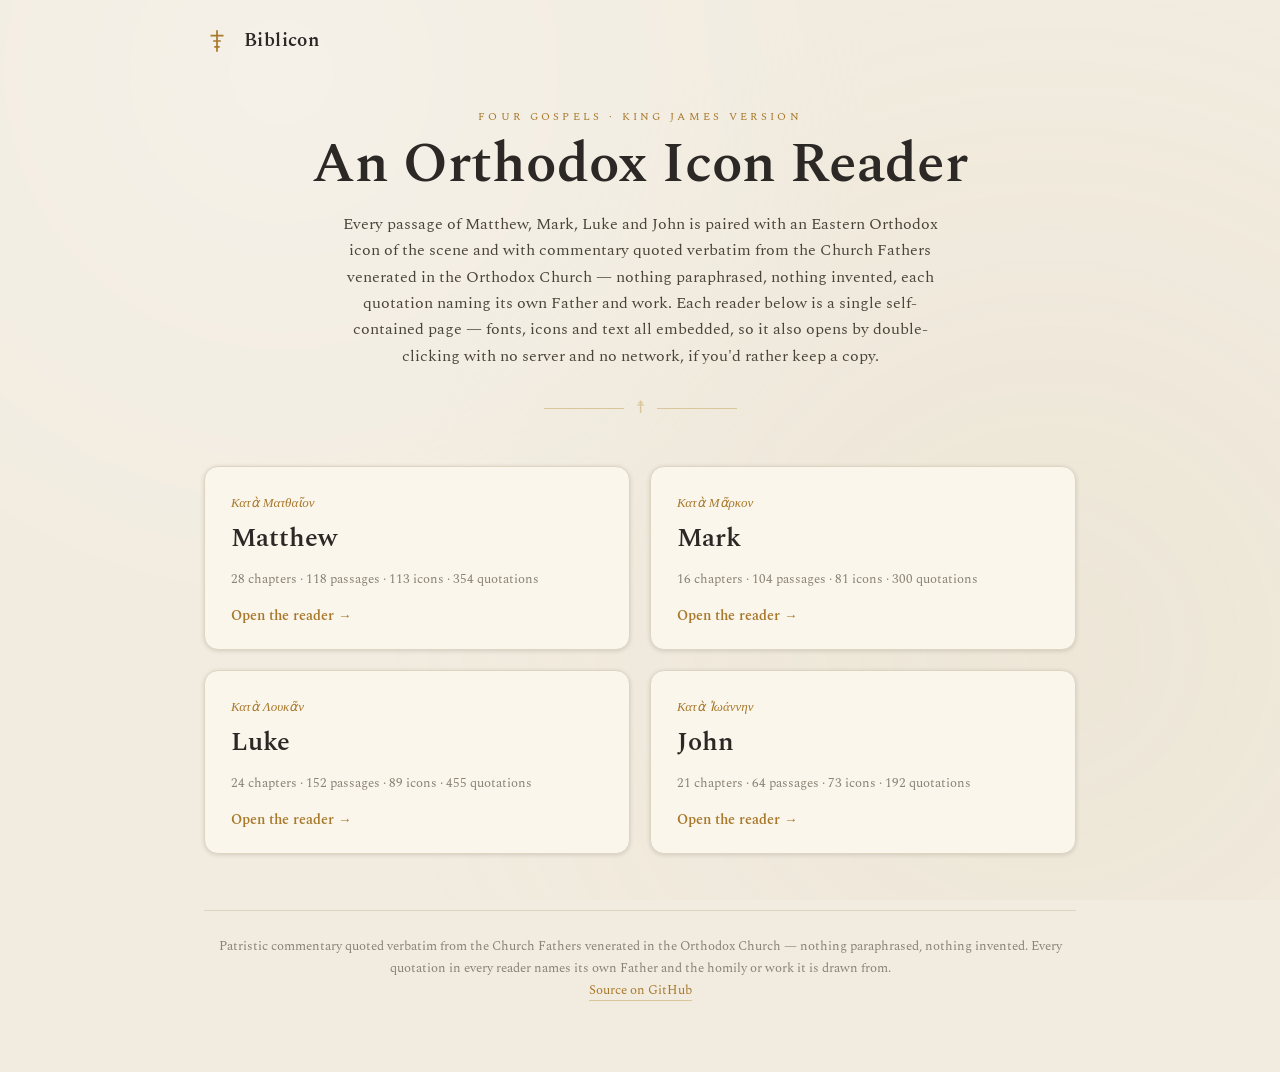
==== index.html @ 5beb06a4 "Add Google Analytics 4 and give the four readers clean, extensionless URLs GA4 (Measurement ID G-PHX" ====
<!DOCTYPE html>
<html lang="en">
<head>
<script async src="https://www.googletagmanager.com/gtag/js?id=G-PHXD9JJ7JR"></script>
<script>
window.dataLayer=window.dataLayer||[];
function gtag(){dataLayer.push(arguments);}
gtag('js',new Date());
gtag('config','G-PHXD9JJ7JR');
</script>
<meta charset="utf-8">
<meta name="viewport" content="width=device-width, initial-scale=1">
<link rel="icon" href="data:image/svg+xml,%3Csvg xmlns='http://www.w3.org/2000/svg' viewBox='0 0 32 32'%3E%3Crect width='32' height='32' fill='%23f2ece0'/%3E%3Cpath d='M16 4v24M9 10h14M11 16h10M12 22h8' stroke='%23a8792c' stroke-width='2.4' fill='none'/%3E%3C/svg%3E">
<title>Biblicon — Orthodox Icon Readers of the Four Gospels</title>
<meta name="description" content="The Gospels of Matthew, Mark, Luke and John, KJV, each passage paired with an Eastern Orthodox icon and with commentary quoted verbatim from the Church Fathers venerated in the Orthodox Church.">
<link rel="canonical" href="https://biblicon.ca/">
<meta name="robots" content="index, follow">
<meta name="author" content="Biblicon">
<meta name="theme-color" content="#a8792c">
<meta name="keywords" content="Orthodox icons, Bible study, Gospel of Matthew, Gospel of Mark, Gospel of Luke, Gospel of John, King James Version, Church Fathers, patristic commentary, Eastern Orthodox, icon reader">
<meta property="og:type" content="website">
<meta property="og:url" content="https://biblicon.ca/">
<meta property="og:site_name" content="Biblicon">
<meta property="og:title" content="Biblicon — Orthodox Icon Readers of the Four Gospels">
<meta property="og:description" content="Every passage of Matthew, Mark, Luke and John paired with an Eastern Orthodox icon and with commentary quoted verbatim from the Church Fathers.">
<meta property="og:locale" content="en">
<meta name="twitter:card" content="summary">
<meta name="twitter:title" content="Biblicon — Orthodox Icon Readers of the Four Gospels">
<meta name="twitter:description" content="Every passage of Matthew, Mark, Luke and John paired with an Eastern Orthodox icon and with commentary quoted verbatim from the Church Fathers.">
<style>
@font-face{font-family:'Spectral';font-style:italic;font-weight:400;font-display:swap;src:url([data-uri]) format('woff2');unicode-range:U+0100-02BA, U+02BD-02C5, U+02C7-02CC, U+02CE-02D7, U+02DD-02FF, U+0304, U+0308, U+0329, U+1D00-1DBF, U+1E00-1E9F, U+1EF2-1EFF, U+2020, U+20A0-20AB, U+20AD-20C0, U+2113, U+2C60-2C7F, U+A720-A7FF;}
@font-face{font-family:'Spectral';font-style:italic;font-weight:400;font-display:swap;src:url([data-uri]) format('woff2');unicode-range:U+0000-00FF, U+0131, U+0152-0153, U+02BB-02BC, U+02C6, U+02DA, U+02DC, U+0304, U+0308, U+0329, U+2000-206F, U+20AC, U+2122, U+2191, U+2193, U+2212, U+2215, U+FEFF, U+FFFD;}
@font-face{font-family:'Spectral';font-style:normal;font-weight:400;font-display:swap;src:url([data-uri]) format('woff2');unicode-range:U+0100-02BA, U+02BD-02C5, U+02C7-02CC, U+02CE-02D7, U+02DD-02FF, U+0304, U+0308, U+0329, U+1D00-1DBF, U+1E00-1E9F, U+1EF2-1EFF, U+2020, U+20A0-20AB, U+20AD-20C0, U+2113, U+2C60-2C7F, U+A720-A7FF;}
@font-face{font-family:'Spectral';font-style:normal;font-weight:400;font-display:swap;src:url([data-uri]) format('woff2');unicode-range:U+0000-00FF, U+0131, U+0152-0153, U+02BB-02BC, U+02C6, U+02DA, U+02DC, U+0304, U+0308, U+0329, U+2000-206F, U+20AC, U+2122, U+2191, U+2193, U+2212, U+2215, U+FEFF, U+FFFD;}
@font-face{font-family:'Spectral';font-style:normal;font-weight:500;font-display:swap;src:url([data-uri]) format('woff2');unicode-range:U+0100-02BA, U+02BD-02C5, U+02C7-02CC, U+02CE-02D7, U+02DD-02FF, U+0304, U+0308, U+0329, U+1D00-1DBF, U+1E00-1E9F, U+1EF2-1EFF, U+2020, U+20A0-20AB, U+20AD-20C0, U+2113, U+2C60-2C7F, U+A720-A7FF;}
@font-face{font-family:'Spectral';font-style:normal;font-weight:500;font-display:swap;src:url([data-uri]) format('woff2');unicode-range:U+0000-00FF, U+0131, U+0152-0153, U+02BB-02BC, U+02C6, U+02DA, U+02DC, U+0304, U+0308, U+0329, U+2000-206F, U+20AC, U+2122, U+2191, U+2193, U+2212, U+2215, U+FEFF, U+FFFD;}
@font-face{font-family:'Spectral';font-style:normal;font-weight:600;font-display:swap;src:url([data-uri]) format('woff2');unicode-range:U+0100-02BA, U+02BD-02C5, U+02C7-02CC, U+02CE-02D7, U+02DD-02FF, U+0304, U+0308, U+0329, U+1D00-1DBF, U+1E00-1E9F, U+1EF2-1EFF, U+2020, U+20A0-20AB, U+20AD-20C0, U+2113, U+2C60-2C7F, U+A720-A7FF;}
@font-face{font-family:'Spectral';font-style:normal;font-weight:600;font-display:swap;src:url([data-uri]) format('woff2');unicode-range:U+0000-00FF, U+0131, U+0152-0153, U+02BB-02BC, U+02C6, U+02DA, U+02DC, U+0304, U+0308, U+0329, U+2000-206F, U+20AC, U+2122, U+2191, U+2193, U+2212, U+2215, U+FEFF, U+FFFD;}
*,*::before,*::after{box-sizing:border-box;margin:0;padding:0}
:root{
  --paper:#f2ece0; --paper2:#faf6ec; --panel:#efe9dc; --ink:#2b2825; --ink2:#4a4438;
  --muted:#8a8273; --faint:#a89f8c; --gold:#a8792c; --gold2:#c9a349;
  --gold-l:#d9c69a; --rule:#ded5c1; --shadow:rgba(43,40,37,.16);
}
html{scroll-behavior:smooth}
body{background:var(--paper);color:var(--ink);
  font-family:'Spectral',Georgia,'Times New Roman',serif;font-size:17px;line-height:1.6;
  -webkit-font-smoothing:antialiased;min-height:100vh}
body::before{content:'';position:fixed;inset:0;pointer-events:none;z-index:0;opacity:.5;
  background:radial-gradient(circle at 22% 8%,rgba(255,255,255,.55),transparent 45%),
             radial-gradient(circle at 82% 72%,rgba(190,168,120,.16),transparent 55%)}
.wrap{position:relative;z-index:1;max-width:920px;margin:0 auto;padding:0 24px 70px}
a{color:inherit;text-decoration:none}

header{display:flex;align-items:center;gap:14px;padding:26px 0 18px}
header .mark{width:26px;height:26px;flex:0 0 auto}
header h1{font-size:19px;font-weight:600;letter-spacing:.02em}

.mast{text-align:center;margin:34px 0 10px}
.mast .kicker{font-size:11px;letter-spacing:.3em;text-transform:uppercase;color:var(--gold)}
.mast h2{font-size:clamp(38px,6vw,56px);font-weight:600;line-height:1.05;margin:10px 0 16px}
.mast p{font-size:16px;color:var(--ink2);max-width:620px;margin:0 auto;line-height:1.65}
.orn{display:flex;align-items:center;justify-content:center;gap:12px;margin:26px 0 44px;color:var(--gold-l)}
.orn span{height:1px;width:80px;background:currentColor}

.grid{display:grid;grid-template-columns:repeat(2,1fr);gap:20px}
@media (max-width:640px){.grid{grid-template-columns:1fr}}
.card{display:block;background:var(--paper2);border:1px solid var(--rule);border-radius:14px;
  padding:26px 26px 22px;box-shadow:0 1px 4px var(--shadow);transition:transform .15s,box-shadow .15s,border-color .15s}
.card:hover{transform:translateY(-2px);box-shadow:0 6px 18px var(--shadow);border-color:var(--gold-l)}
.cardkick{font-size:13px;color:var(--gold);font-style:italic}
.card h3{font-size:26px;font-weight:600;margin:4px 0 10px}
.cardstats{font-size:12.5px;color:var(--muted);margin-bottom:16px}
.cardgo{font-size:13.5px;font-weight:600;color:var(--gold)}

footer{margin-top:56px;padding-top:24px;border-top:1px solid var(--rule);font-size:13px;
  color:var(--muted);line-height:1.7;text-align:center}
footer a{color:var(--gold);border-bottom:1px solid var(--gold-l)}
</style>
</head>
<body>
<div class="wrap">
<header>
  <svg class="mark" viewBox="0 0 24 24" fill="none" stroke="#a8792c" stroke-width="1.6" aria-hidden="true">
    <path d="M12 2v20M6 7h12M8.5 12h7M9.5 17.5h5"/></svg>
  <h1>Biblicon</h1>
</header>

<div class="mast">
  <div class="kicker">Four Gospels · King James Version</div>
  <h2>An Orthodox Icon Reader</h2>
  <p>Every passage of Matthew, Mark, Luke and John is paired with an Eastern Orthodox icon of the
  scene and with commentary quoted verbatim from the Church Fathers venerated in the Orthodox
  Church — nothing paraphrased, nothing invented, each quotation naming its own Father and work.
  Each reader below is a single self-contained page — fonts, icons and text all embedded, so it
  also opens by double-clicking with no server and no network, if you'd rather keep a copy.</p>
  <div class="orn"><span></span>☨<span></span></div>
</div>

<div class="grid">
      <a class="card" href="matthew/">
        <div class="cardkick">Κατὰ Ματθαῖον</div>
        <h3>Matthew</h3>
        <div class="cardstats">28 chapters · 118 passages · 113 icons · 354 quotations</div>
        <div class="cardgo">Open the reader <span aria-hidden="true">&rarr;</span></div>
      </a>
      <a class="card" href="mark/">
        <div class="cardkick">Κατὰ Μᾶρκον</div>
        <h3>Mark</h3>
        <div class="cardstats">16 chapters · 104 passages · 81 icons · 300 quotations</div>
        <div class="cardgo">Open the reader <span aria-hidden="true">&rarr;</span></div>
      </a>
      <a class="card" href="luke/">
        <div class="cardkick">Κατὰ Λουκᾶν</div>
        <h3>Luke</h3>
        <div class="cardstats">24 chapters · 152 passages · 89 icons · 455 quotations</div>
        <div class="cardgo">Open the reader <span aria-hidden="true">&rarr;</span></div>
      </a>
      <a class="card" href="john/">
        <div class="cardkick">Κατὰ Ἰωάννην</div>
        <h3>John</h3>
        <div class="cardstats">21 chapters · 64 passages · 73 icons · 192 quotations</div>
        <div class="cardgo">Open the reader <span aria-hidden="true">&rarr;</span></div>
      </a>
</div>
<script>
// Hosted (biblicon.ca), these links are clean ("matthew/") so the address bar never shows a
// filename. Opened locally with no server, file:// URLs don't resolve a bare folder to its
// index.html the way a web server does, so this appends the filename back on for that case only.
if(location.protocol==='file:'){
  document.querySelectorAll('.card').forEach(function(a){
    a.setAttribute('href',a.getAttribute('href')+'index.html');
  });
}
</script>

<footer>
  <p>Patristic commentary quoted verbatim from the Church Fathers venerated in the Orthodox
  Church — nothing paraphrased, nothing invented. Every quotation in every reader names its own
  Father and the homily or work it is drawn from.</p>
  <p><a href="https://github.com/anthonus123/biblicon" target="_blank" rel="noopener">Source on GitHub</a></p>
</footer>
</div>
</body>
</html>
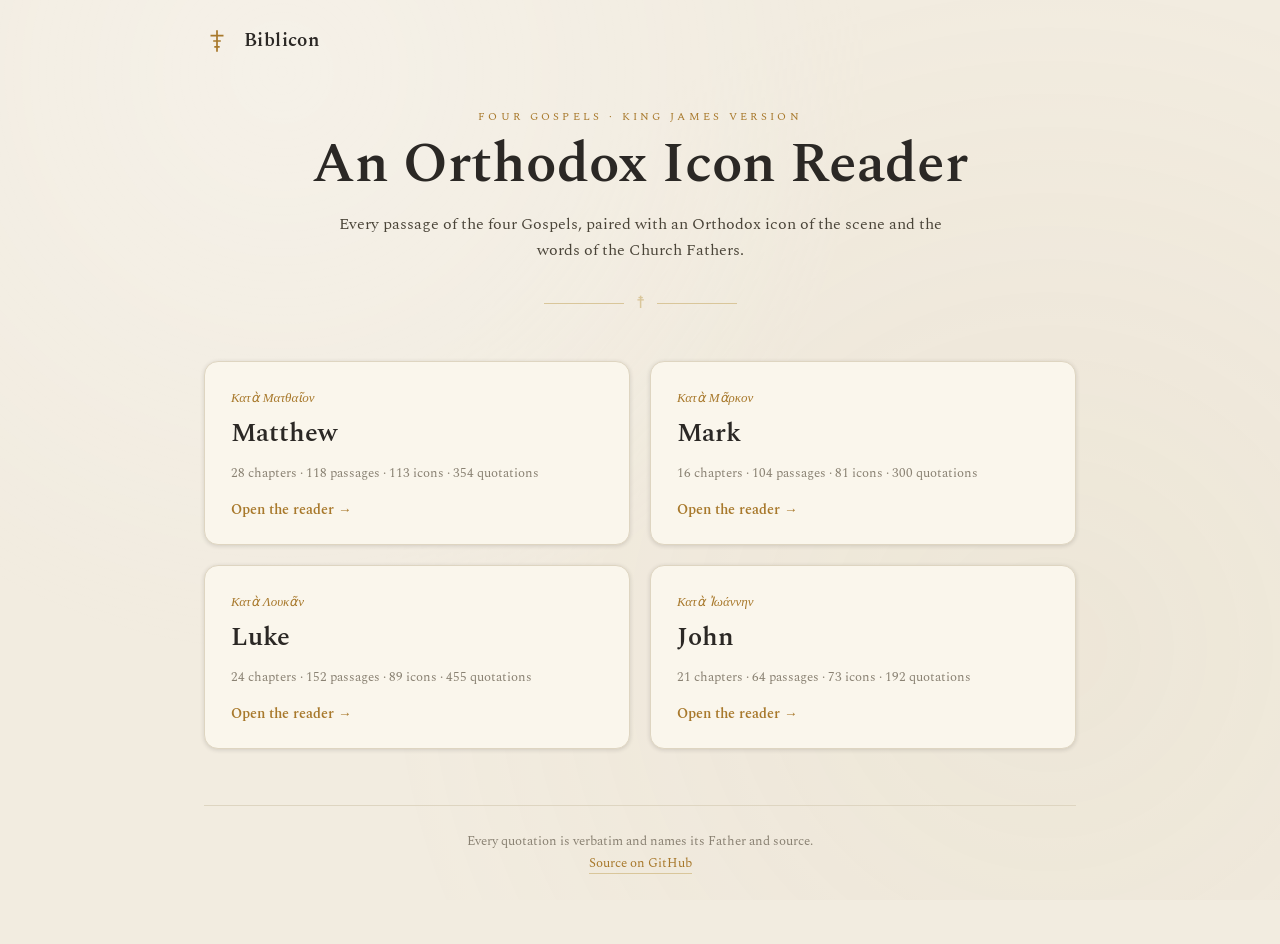
==== commit d317c400: "Phone chapter menu with live progress in the header; tighter front page Below 900px the rail becomes" ====
--- a/index.html
+++ b/index.html
@@ -11,7 +11,7 @@
 <meta charset="utf-8">
 <meta name="viewport" content="width=device-width, initial-scale=1">
 <link rel="icon" href="data:image/svg+xml,%3Csvg xmlns='http://www.w3.org/2000/svg' viewBox='0 0 32 32'%3E%3Crect width='32' height='32' fill='%23f2ece0'/%3E%3Cpath d='M16 4v24M9 10h14M11 16h10M12 22h8' stroke='%23a8792c' stroke-width='2.4' fill='none'/%3E%3C/svg%3E">
-<title>Biblicon — Orthodox Icon Readers of the Four Gospels</title>
+<title>Biblicon · Orthodox Icon Readers of the Four Gospels</title>
 <meta name="description" content="The Gospels of Matthew, Mark, Luke and John, KJV, each passage paired with an Eastern Orthodox icon and with commentary quoted verbatim from the Church Fathers venerated in the Orthodox Church.">
 <link rel="canonical" href="https://biblicon.ca/">
 <meta name="robots" content="index, follow">
@@ -21,11 +21,11 @@
 <meta property="og:type" content="website">
 <meta property="og:url" content="https://biblicon.ca/">
 <meta property="og:site_name" content="Biblicon">
-<meta property="og:title" content="Biblicon — Orthodox Icon Readers of the Four Gospels">
+<meta property="og:title" content="Biblicon · Orthodox Icon Readers of the Four Gospels">
 <meta property="og:description" content="Every passage of Matthew, Mark, Luke and John paired with an Eastern Orthodox icon and with commentary quoted verbatim from the Church Fathers.">
 <meta property="og:locale" content="en">
 <meta name="twitter:card" content="summary">
-<meta name="twitter:title" content="Biblicon — Orthodox Icon Readers of the Four Gospels">
+<meta name="twitter:title" content="Biblicon · Orthodox Icon Readers of the Four Gospels">
 <meta name="twitter:description" content="Every passage of Matthew, Mark, Luke and John paired with an Eastern Orthodox icon and with commentary quoted verbatim from the Church Fathers.">
 <style>
 @font-face{font-family:'Spectral';font-style:italic;font-weight:400;font-display:swap;src:url([data-uri]) format('woff2');unicode-range:U+0100-02BA, U+02BD-02C5, U+02C7-02CC, U+02CE-02D7, U+02DD-02FF, U+0304, U+0308, U+0329, U+1D00-1DBF, U+1E00-1E9F, U+1EF2-1EFF, U+2020, U+20A0-20AB, U+20AD-20C0, U+2113, U+2C60-2C7F, U+A720-A7FF;}
@@ -89,11 +89,8 @@
 <div class="mast">
   <div class="kicker">Four Gospels · King James Version</div>
   <h2>An Orthodox Icon Reader</h2>
-  <p>Every passage of Matthew, Mark, Luke and John is paired with an Eastern Orthodox icon of the
-  scene and with commentary quoted verbatim from the Church Fathers venerated in the Orthodox
-  Church — nothing paraphrased, nothing invented, each quotation naming its own Father and work.
-  Each reader below is a single self-contained page — fonts, icons and text all embedded, so it
-  also opens by double-clicking with no server and no network, if you'd rather keep a copy.</p>
+  <p>Every passage of the four Gospels, paired with an Orthodox icon of the scene and the words
+  of the Church Fathers.</p>
   <div class="orn"><span></span>☨<span></span></div>
 </div>
 
@@ -135,9 +132,7 @@
 </script>
 
 <footer>
-  <p>Patristic commentary quoted verbatim from the Church Fathers venerated in the Orthodox
-  Church — nothing paraphrased, nothing invented. Every quotation in every reader names its own
-  Father and the homily or work it is drawn from.</p>
+  <p>Every quotation is verbatim and names its Father and source.</p>
   <p><a href="https://github.com/anthonus123/biblicon" target="_blank" rel="noopener">Source on GitHub</a></p>
 </footer>
 </div>
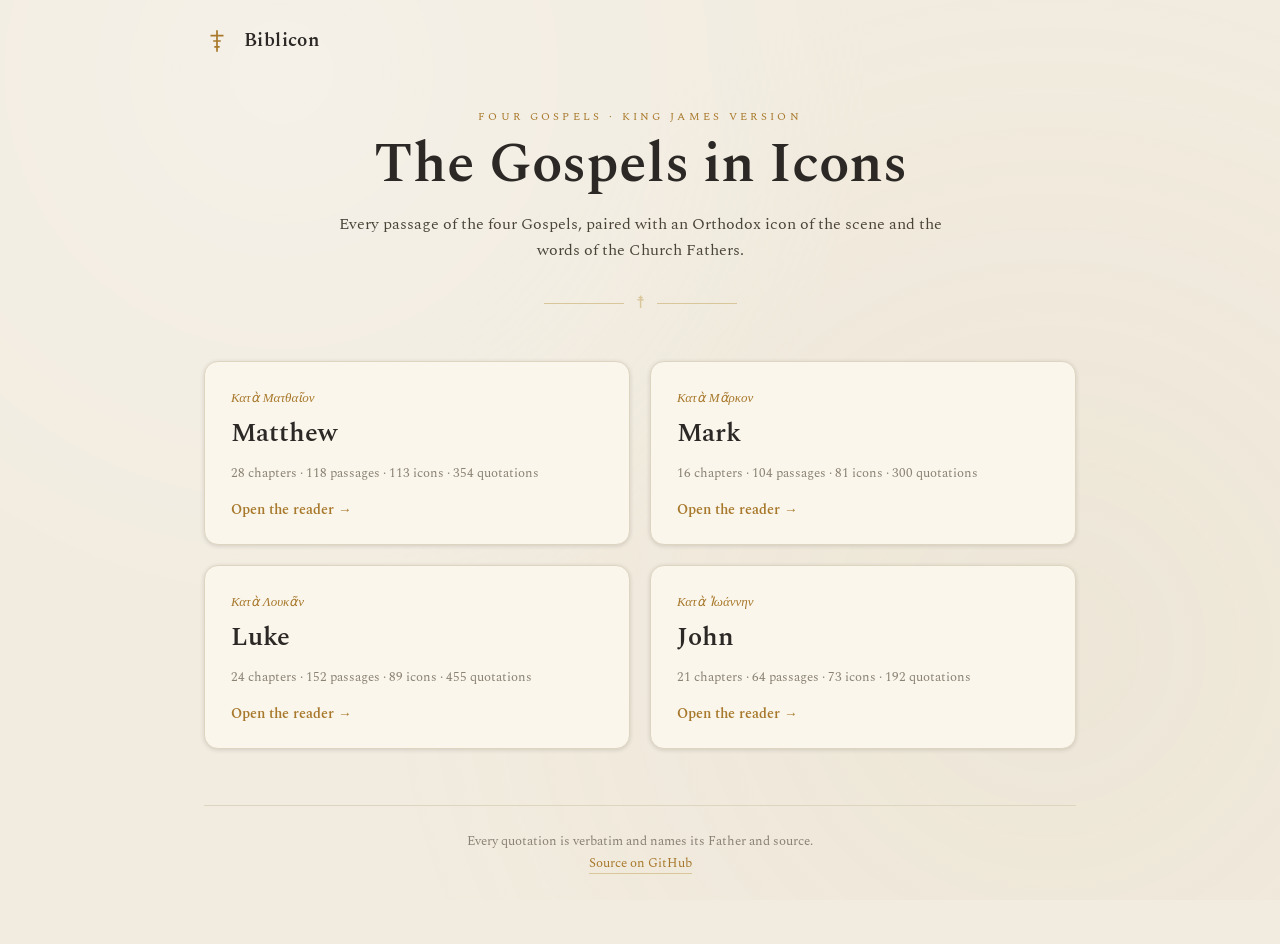
==== commit b25d8c9f: "Remove every em dash from the site; rename to "The Gospels in Icons" Em dashes are stripped from eac" ====
--- a/index.html
+++ b/index.html
@@ -11,7 +11,7 @@
 <meta charset="utf-8">
 <meta name="viewport" content="width=device-width, initial-scale=1">
 <link rel="icon" href="data:image/svg+xml,%3Csvg xmlns='http://www.w3.org/2000/svg' viewBox='0 0 32 32'%3E%3Crect width='32' height='32' fill='%23f2ece0'/%3E%3Cpath d='M16 4v24M9 10h14M11 16h10M12 22h8' stroke='%23a8792c' stroke-width='2.4' fill='none'/%3E%3C/svg%3E">
-<title>Biblicon · Orthodox Icon Readers of the Four Gospels</title>
+<title>Biblicon · The Gospels in Icons</title>
 <meta name="description" content="The Gospels of Matthew, Mark, Luke and John, KJV, each passage paired with an Eastern Orthodox icon and with commentary quoted verbatim from the Church Fathers venerated in the Orthodox Church.">
 <link rel="canonical" href="https://biblicon.ca/">
 <meta name="robots" content="index, follow">
@@ -21,11 +21,11 @@
 <meta property="og:type" content="website">
 <meta property="og:url" content="https://biblicon.ca/">
 <meta property="og:site_name" content="Biblicon">
-<meta property="og:title" content="Biblicon · Orthodox Icon Readers of the Four Gospels">
+<meta property="og:title" content="Biblicon · The Gospels in Icons">
 <meta property="og:description" content="Every passage of Matthew, Mark, Luke and John paired with an Eastern Orthodox icon and with commentary quoted verbatim from the Church Fathers.">
 <meta property="og:locale" content="en">
 <meta name="twitter:card" content="summary">
-<meta name="twitter:title" content="Biblicon · Orthodox Icon Readers of the Four Gospels">
+<meta name="twitter:title" content="Biblicon · The Gospels in Icons">
 <meta name="twitter:description" content="Every passage of Matthew, Mark, Luke and John paired with an Eastern Orthodox icon and with commentary quoted verbatim from the Church Fathers.">
 <style>
 @font-face{font-family:'Spectral';font-style:italic;font-weight:400;font-display:swap;src:url([data-uri]) format('woff2');unicode-range:U+0100-02BA, U+02BD-02C5, U+02C7-02CC, U+02CE-02D7, U+02DD-02FF, U+0304, U+0308, U+0329, U+1D00-1DBF, U+1E00-1E9F, U+1EF2-1EFF, U+2020, U+20A0-20AB, U+20AD-20C0, U+2113, U+2C60-2C7F, U+A720-A7FF;}
@@ -88,7 +88,7 @@
 
 <div class="mast">
   <div class="kicker">Four Gospels · King James Version</div>
-  <h2>An Orthodox Icon Reader</h2>
+  <h2>The Gospels in Icons</h2>
   <p>Every passage of the four Gospels, paired with an Orthodox icon of the scene and the words
   of the Church Fathers.</p>
   <div class="orn"><span></span>☨<span></span></div>
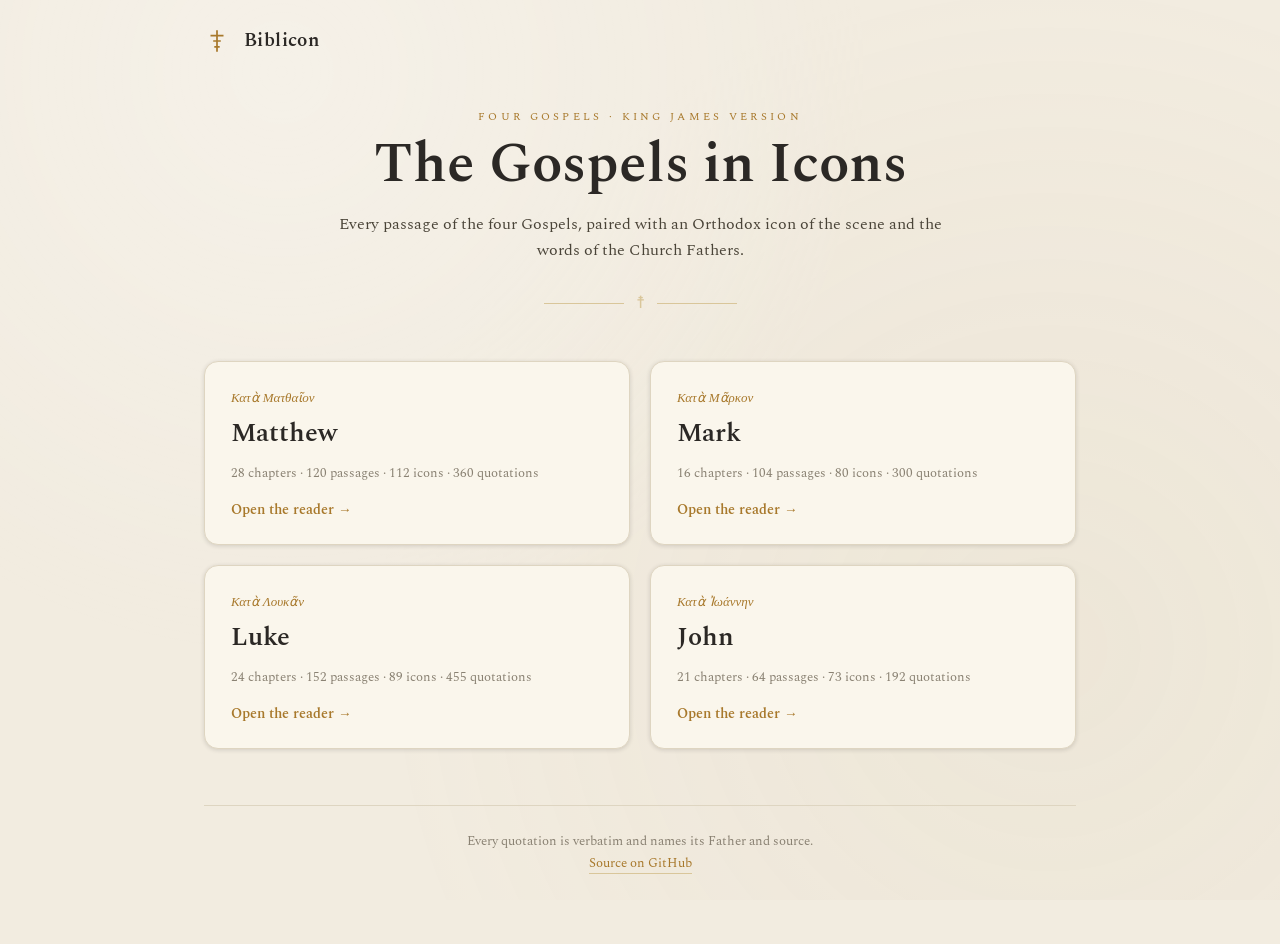
==== commit 21fe826c: "Matthew 12: split Lord of the Sabbath from the Withered Hand 12:1-21 was one passage titled for the " ====
--- a/index.html
+++ b/index.html
@@ -98,13 +98,13 @@
       <a class="card" href="matthew/">
         <div class="cardkick">Κατὰ Ματθαῖον</div>
         <h3>Matthew</h3>
-        <div class="cardstats">28 chapters · 118 passages · 113 icons · 354 quotations</div>
+        <div class="cardstats">28 chapters · 120 passages · 112 icons · 360 quotations</div>
         <div class="cardgo">Open the reader <span aria-hidden="true">&rarr;</span></div>
       </a>
       <a class="card" href="mark/">
         <div class="cardkick">Κατὰ Μᾶρκον</div>
         <h3>Mark</h3>
-        <div class="cardstats">16 chapters · 104 passages · 81 icons · 300 quotations</div>
+        <div class="cardstats">16 chapters · 104 passages · 80 icons · 300 quotations</div>
         <div class="cardgo">Open the reader <span aria-hidden="true">&rarr;</span></div>
       </a>
       <a class="card" href="luke/">
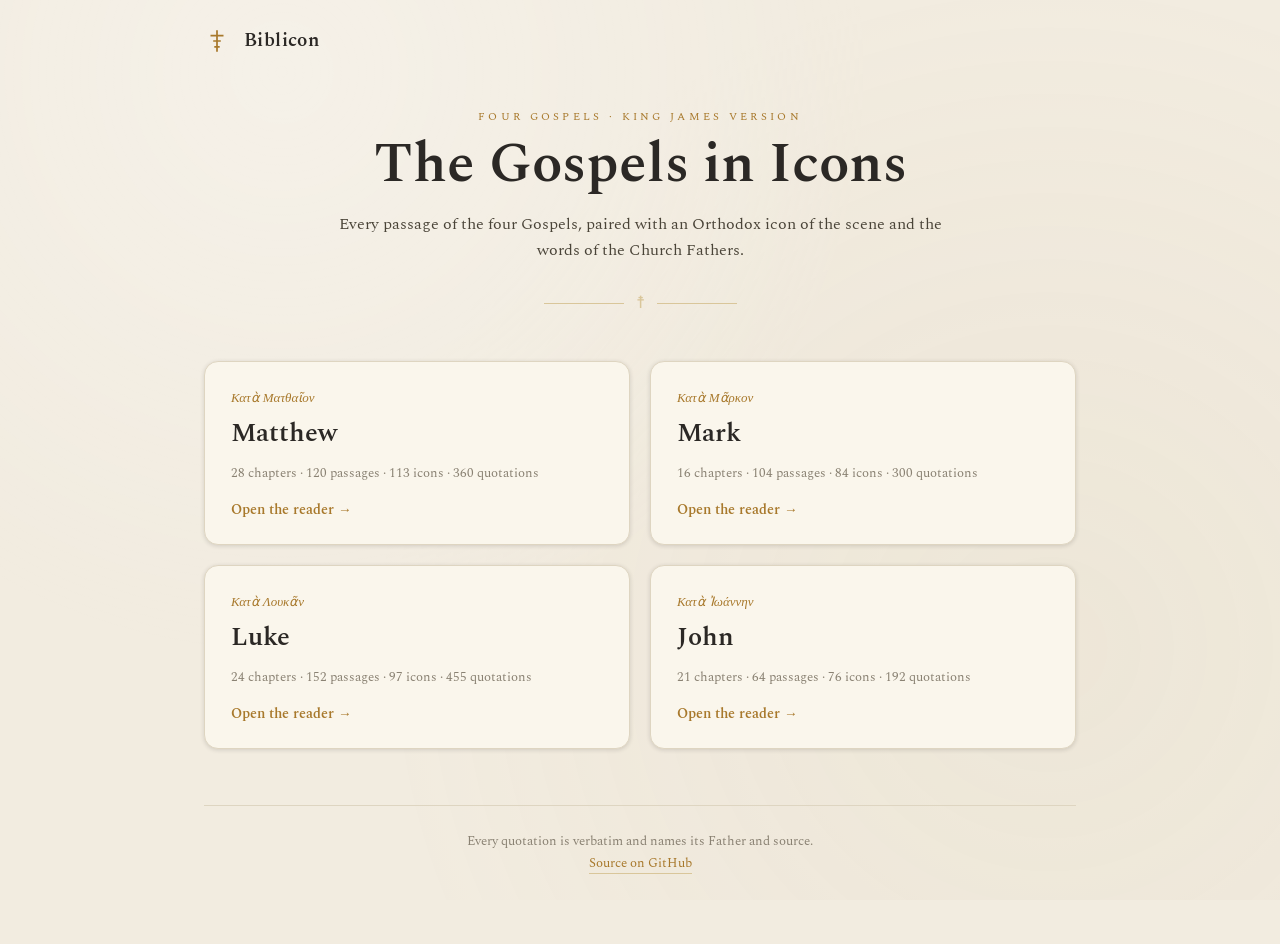
==== commit a7796548: "Fill thirteen icon gaps across the four readers; add category_sweep.js Uncommitted work from the 202" ====
--- a/index.html
+++ b/index.html
@@ -98,25 +98,25 @@
       <a class="card" href="matthew/">
         <div class="cardkick">Κατὰ Ματθαῖον</div>
         <h3>Matthew</h3>
-        <div class="cardstats">28 chapters · 120 passages · 112 icons · 360 quotations</div>
+        <div class="cardstats">28 chapters · 120 passages · 113 icons · 360 quotations</div>
         <div class="cardgo">Open the reader <span aria-hidden="true">&rarr;</span></div>
       </a>
       <a class="card" href="mark/">
         <div class="cardkick">Κατὰ Μᾶρκον</div>
         <h3>Mark</h3>
-        <div class="cardstats">16 chapters · 104 passages · 80 icons · 300 quotations</div>
+        <div class="cardstats">16 chapters · 104 passages · 84 icons · 300 quotations</div>
         <div class="cardgo">Open the reader <span aria-hidden="true">&rarr;</span></div>
       </a>
       <a class="card" href="luke/">
         <div class="cardkick">Κατὰ Λουκᾶν</div>
         <h3>Luke</h3>
-        <div class="cardstats">24 chapters · 152 passages · 89 icons · 455 quotations</div>
+        <div class="cardstats">24 chapters · 152 passages · 97 icons · 455 quotations</div>
         <div class="cardgo">Open the reader <span aria-hidden="true">&rarr;</span></div>
       </a>
       <a class="card" href="john/">
         <div class="cardkick">Κατὰ Ἰωάννην</div>
         <h3>John</h3>
-        <div class="cardstats">21 chapters · 64 passages · 73 icons · 192 quotations</div>
+        <div class="cardstats">21 chapters · 64 passages · 76 icons · 192 quotations</div>
         <div class="cardgo">Open the reader <span aria-hidden="true">&rarr;</span></div>
       </a>
 </div>
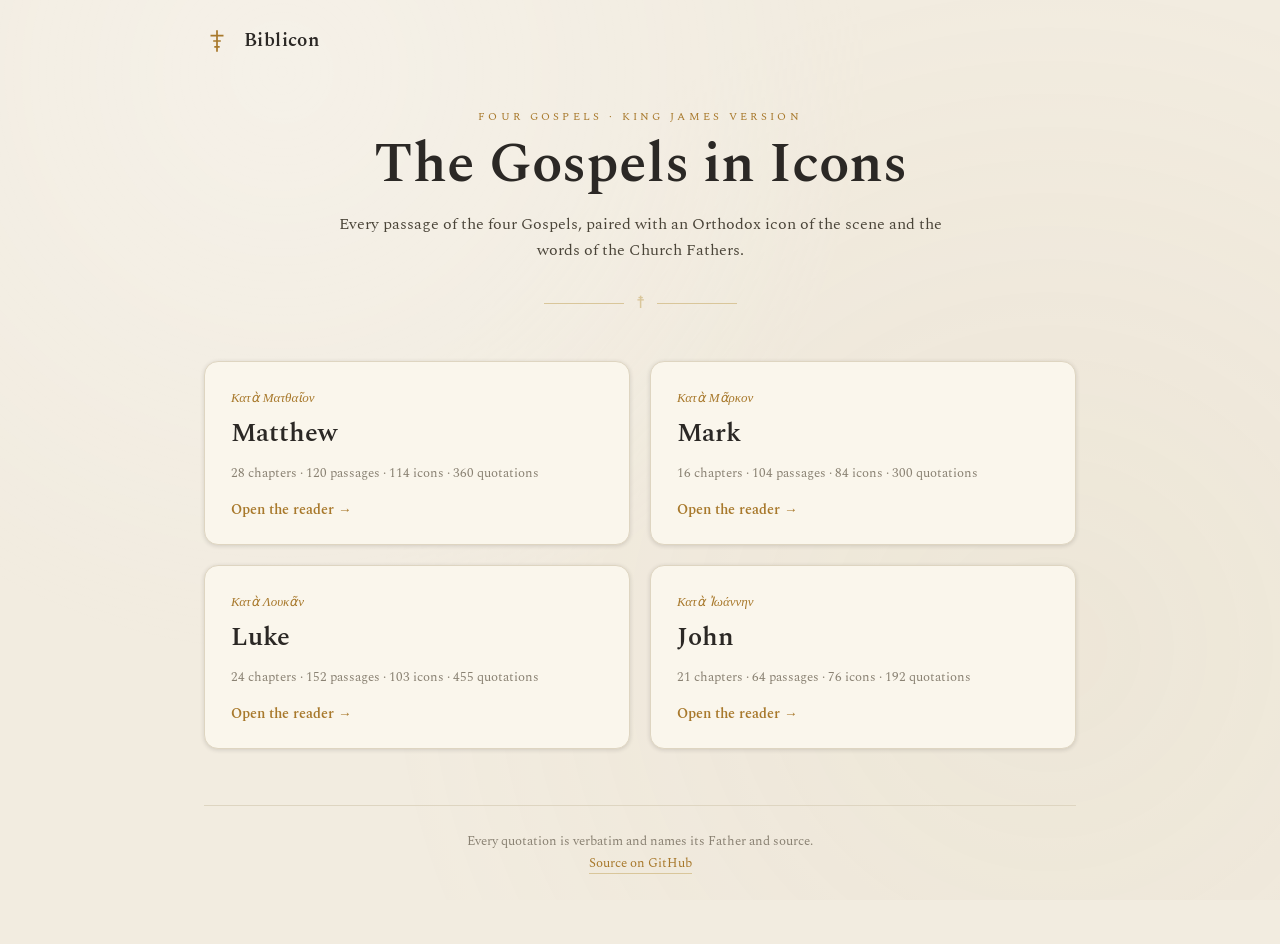
==== commit f664034c: "Fill five more icon gaps: four in Luke, Matthew 16:13-20 Work from the 2026-11-01f session (see the " ====
--- a/index.html
+++ b/index.html
@@ -98,7 +98,7 @@
       <a class="card" href="matthew/">
         <div class="cardkick">Κατὰ Ματθαῖον</div>
         <h3>Matthew</h3>
-        <div class="cardstats">28 chapters · 120 passages · 113 icons · 360 quotations</div>
+        <div class="cardstats">28 chapters · 120 passages · 114 icons · 360 quotations</div>
         <div class="cardgo">Open the reader <span aria-hidden="true">&rarr;</span></div>
       </a>
       <a class="card" href="mark/">
@@ -110,7 +110,7 @@
       <a class="card" href="luke/">
         <div class="cardkick">Κατὰ Λουκᾶν</div>
         <h3>Luke</h3>
-        <div class="cardstats">24 chapters · 152 passages · 97 icons · 455 quotations</div>
+        <div class="cardstats">24 chapters · 152 passages · 103 icons · 455 quotations</div>
         <div class="cardgo">Open the reader <span aria-hidden="true">&rarr;</span></div>
       </a>
       <a class="card" href="john/">
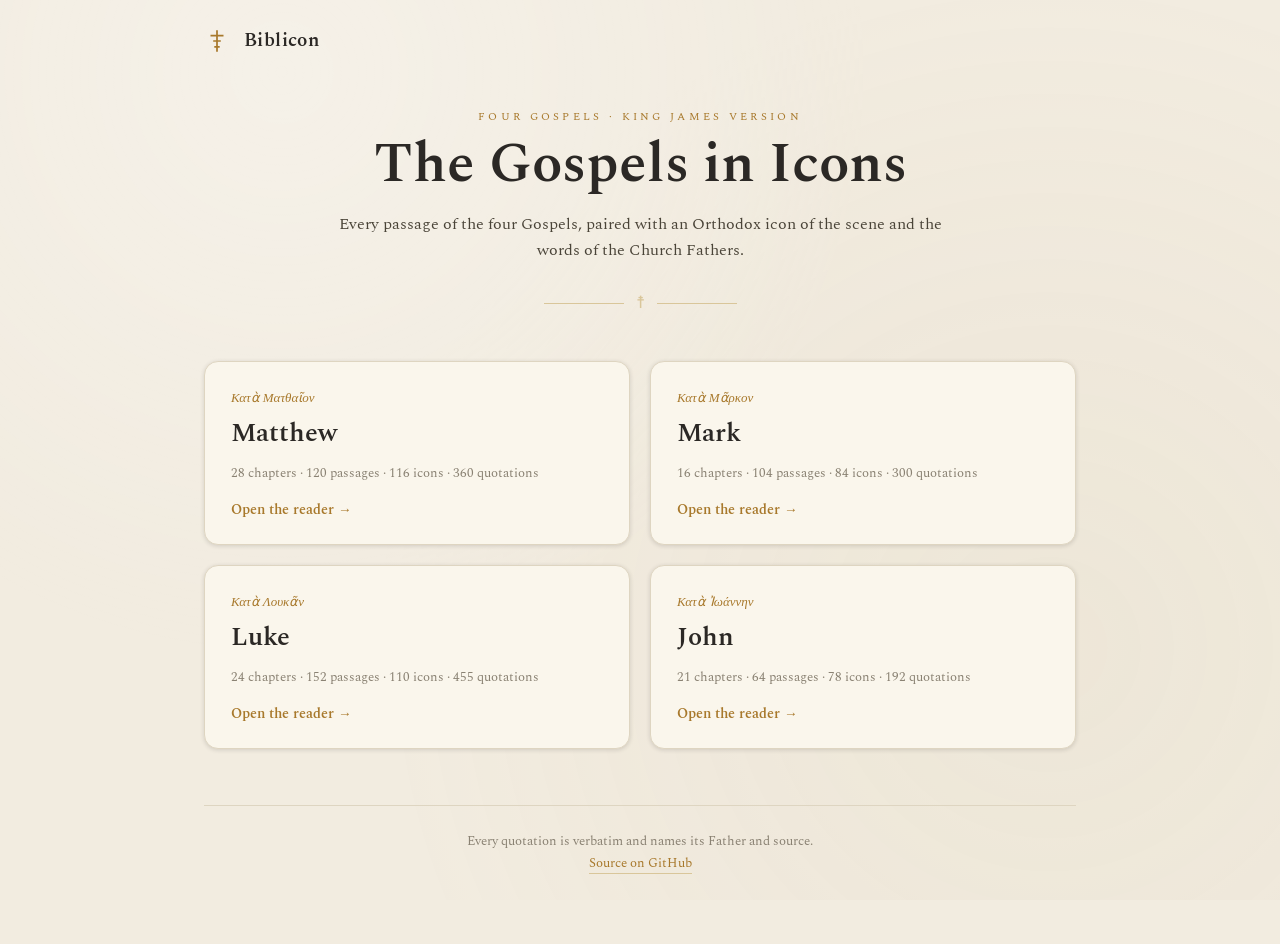
==== commit 07a4881e: "Fill ten icon gaps from Paris gr. 74 across Matthew, Luke and John Matthew: nativity 2:19-23, childr" ====
--- a/index.html
+++ b/index.html
@@ -98,7 +98,7 @@
       <a class="card" href="matthew/">
         <div class="cardkick">Κατὰ Ματθαῖον</div>
         <h3>Matthew</h3>
-        <div class="cardstats">28 chapters · 120 passages · 114 icons · 360 quotations</div>
+        <div class="cardstats">28 chapters · 120 passages · 116 icons · 360 quotations</div>
         <div class="cardgo">Open the reader <span aria-hidden="true">&rarr;</span></div>
       </a>
       <a class="card" href="mark/">
@@ -110,13 +110,13 @@
       <a class="card" href="luke/">
         <div class="cardkick">Κατὰ Λουκᾶν</div>
         <h3>Luke</h3>
-        <div class="cardstats">24 chapters · 152 passages · 103 icons · 455 quotations</div>
+        <div class="cardstats">24 chapters · 152 passages · 110 icons · 455 quotations</div>
         <div class="cardgo">Open the reader <span aria-hidden="true">&rarr;</span></div>
       </a>
       <a class="card" href="john/">
         <div class="cardkick">Κατὰ Ἰωάννην</div>
         <h3>John</h3>
-        <div class="cardstats">21 chapters · 64 passages · 76 icons · 192 quotations</div>
+        <div class="cardstats">21 chapters · 64 passages · 78 icons · 192 quotations</div>
         <div class="cardgo">Open the reader <span aria-hidden="true">&rarr;</span></div>
       </a>
 </div>
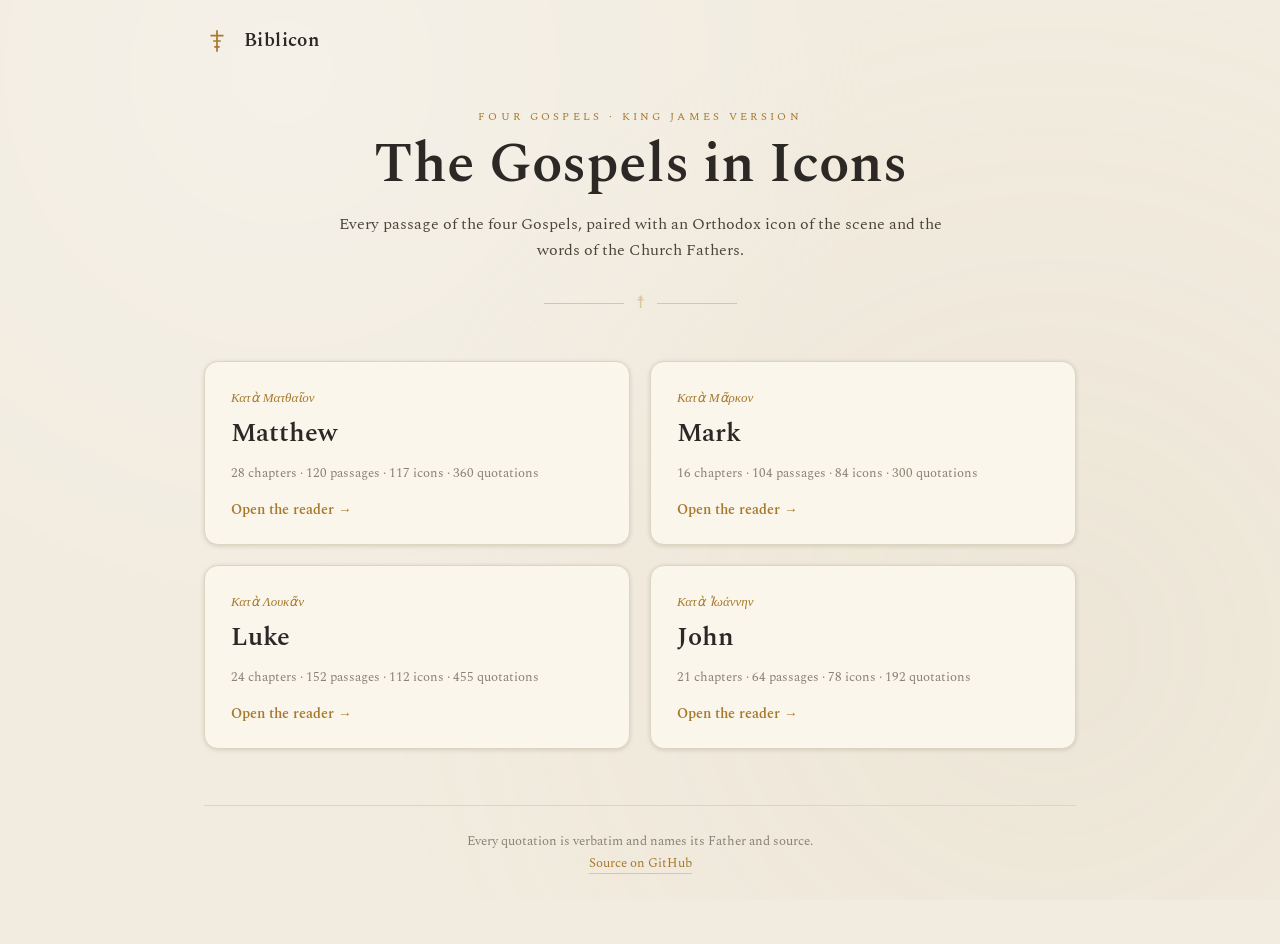
==== commit d861bbce: "Fill three icon gaps from the Paris Gregory (BnF grec 510) Luke 2:42-52 (Christ among the doctors, f" ====
--- a/index.html
+++ b/index.html
@@ -98,7 +98,7 @@
       <a class="card" href="matthew/">
         <div class="cardkick">Κατὰ Ματθαῖον</div>
         <h3>Matthew</h3>
-        <div class="cardstats">28 chapters · 120 passages · 116 icons · 360 quotations</div>
+        <div class="cardstats">28 chapters · 120 passages · 117 icons · 360 quotations</div>
         <div class="cardgo">Open the reader <span aria-hidden="true">&rarr;</span></div>
       </a>
       <a class="card" href="mark/">
@@ -110,7 +110,7 @@
       <a class="card" href="luke/">
         <div class="cardkick">Κατὰ Λουκᾶν</div>
         <h3>Luke</h3>
-        <div class="cardstats">24 chapters · 152 passages · 110 icons · 455 quotations</div>
+        <div class="cardstats">24 chapters · 152 passages · 112 icons · 455 quotations</div>
         <div class="cardgo">Open the reader <span aria-hidden="true">&rarr;</span></div>
       </a>
       <a class="card" href="john/">
